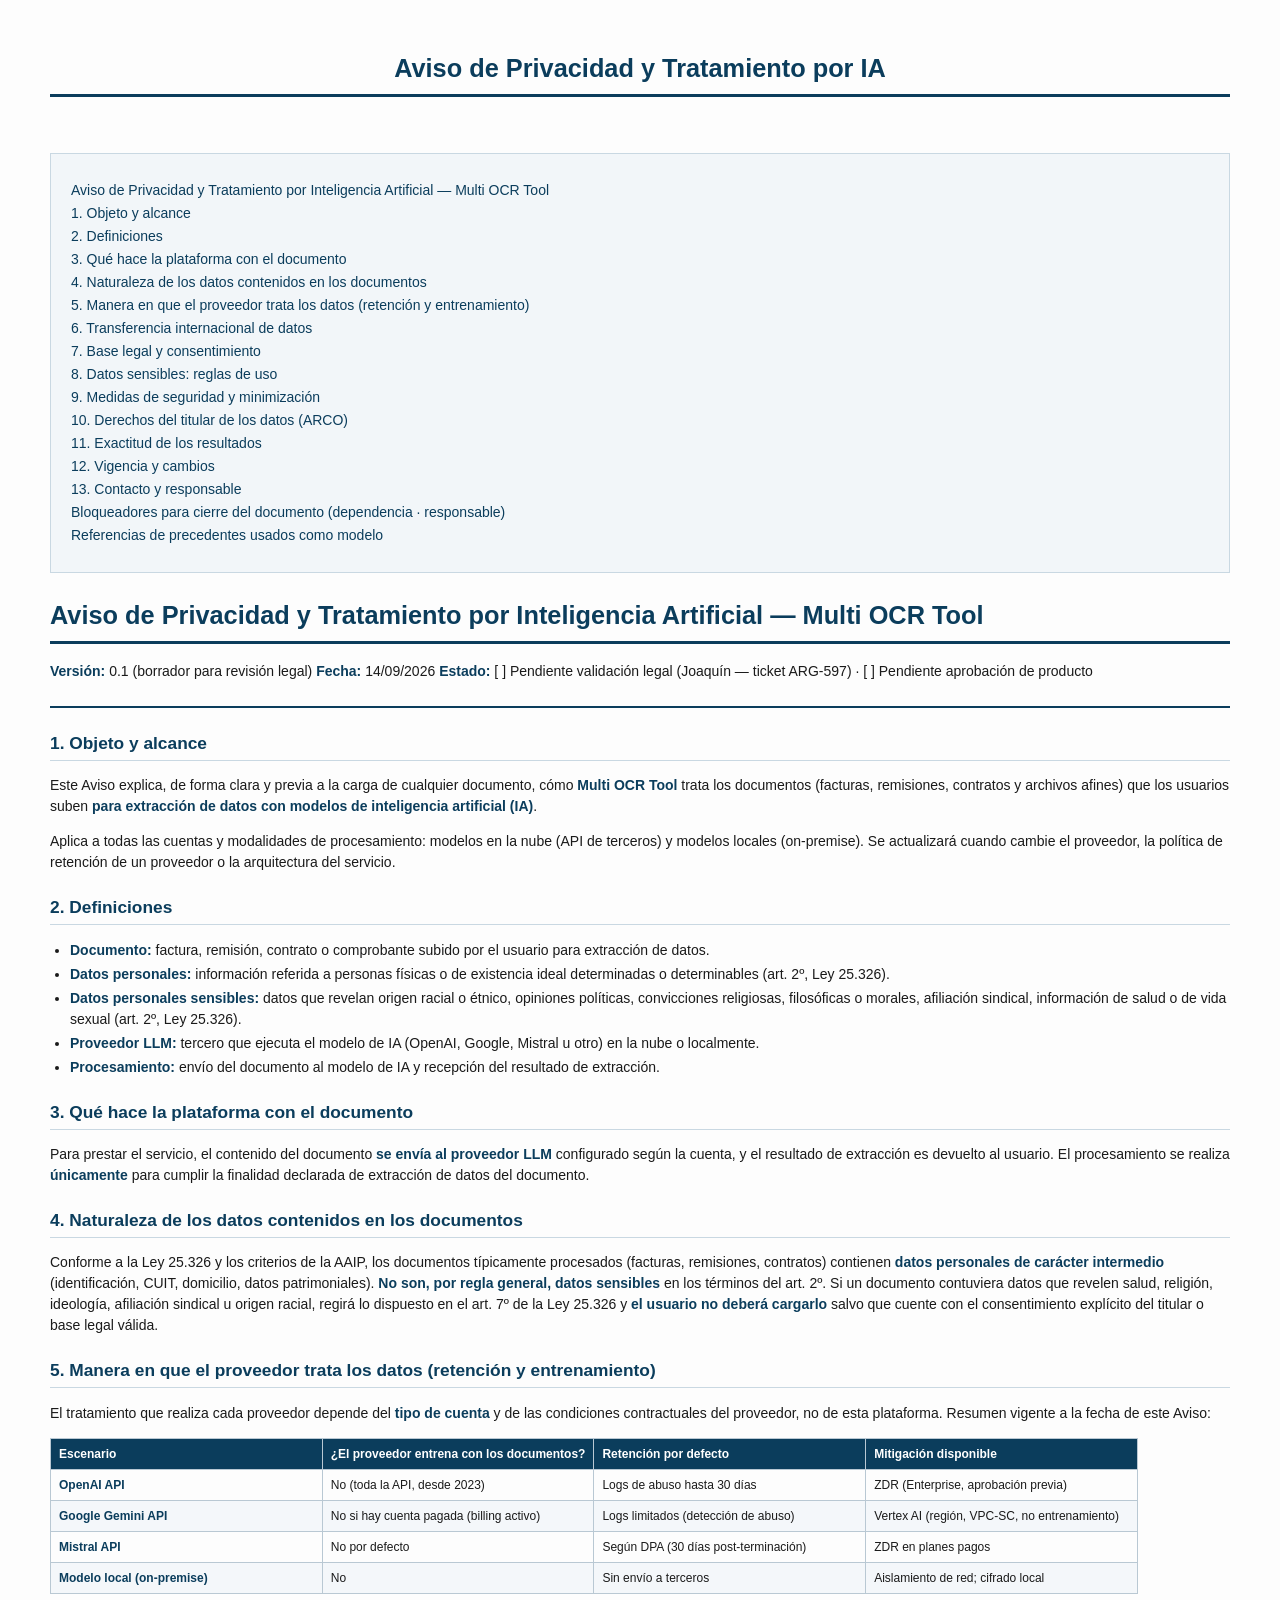
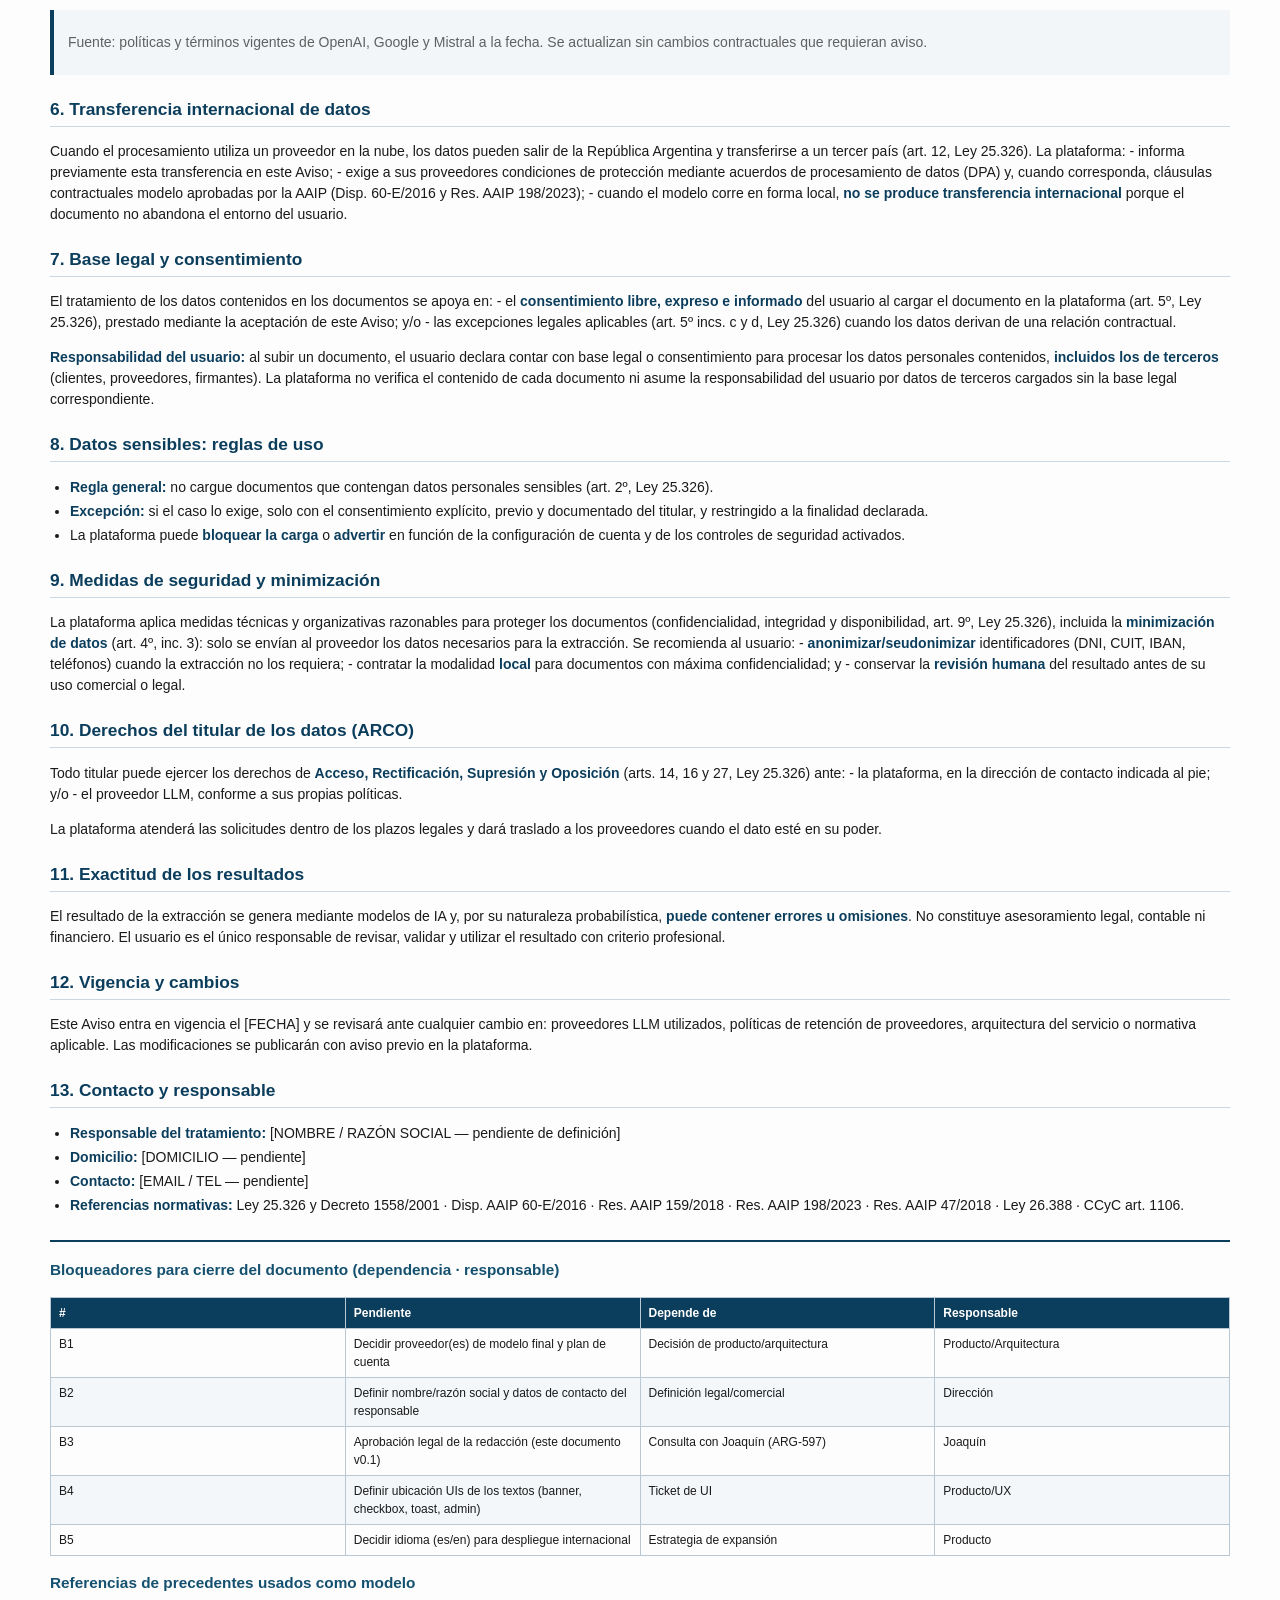
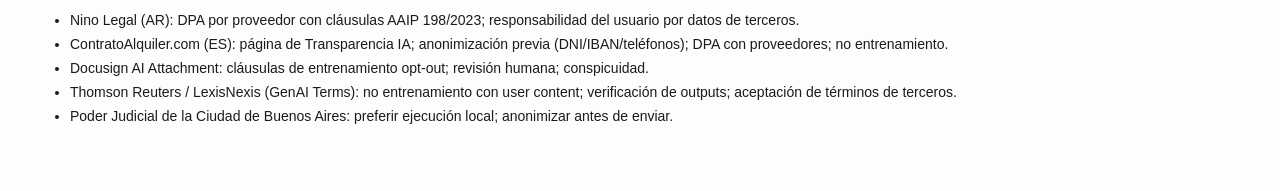
==== documentacion-datos-sensibles/disclaimer-oficial-datos-sensibles-multiocr.html @ 96d4059d "feat(ARG-597): guión v2 con investigación + disclaimer oficial v0.1 en PDF - guion-consulta-joaquin:" ====
<!DOCTYPE html>
<html xmlns="http://www.w3.org/1999/xhtml">
<head>
  <meta charset="utf-8" />
  <meta name="generator" content="pandoc 3.11" />
  <meta name="viewport" content="width=device-width, initial-scale=1.0, user-scalable=yes" />
  <title>Aviso de Privacidad y Tratamiento por IA</title>
  <style>
    /* Default styles provided by pandoc.
    ** See https://pandoc.org/MANUAL.html#variables-for-html for config info.
    */
    html {
      color: #1a1a1a;
      background-color: #fdfdfd;
    }
    body {
      margin: 0 auto;
      max-width: 36em;
      padding-left: 50px;
      padding-right: 50px;
      padding-top: 50px;
      padding-bottom: 50px;
      hyphens: auto;
      overflow-wrap: break-word;
      text-rendering: optimizeLegibility;
      font-kerning: normal;
    }
    @media (max-width: 600px) {
      body {
        font-size: 0.9em;
        padding: 12px;
      }
      h1 {
        font-size: 1.8em;
      }
    }
    @media print {
      html {
        background-color: white;
      }
      body {
        background-color: transparent;
        color: black;
      }
      p, h2, h3 {
        orphans: 3;
        widows: 3;
      }
      h2, h3, h4 {
        page-break-after: avoid;
      }
    }
    p {
      margin: 1em 0;
    }
    a {
      color: #1a1a1a;
    }
    a:visited {
      color: #1a1a1a;
    }
    img {
      max-width: 100%;
    }
    svg {
      height: auto;
      max-width: 100%;
    }
    h1, h2, h3, h4, h5, h6 {
      margin-top: 1.4em;
    }
    h5, h6 {
      font-size: 1em;
      font-style: italic;
    }
    h6 {
      font-weight: normal;
    }
    ol, ul {
      padding-left: 1.7em;
      margin-top: 1em;
    }
    li > ol, li > ul {
      margin-top: 0;
    }
    blockquote {
      margin: 1em 0 1em 1.7em;
      padding-left: 1em;
      border-left: 2px solid #e6e6e6;
      color: #606060;
    }
    code {
      white-space: pre-wrap;
      font-family: Menlo, Monaco, Consolas, 'Lucida Console', monospace;
      font-size: 85%;
      margin: 0;
      hyphens: manual;
    }
    pre {
      margin: 1em 0;
      overflow: auto;
    }
    pre code {
      padding: 0;
      overflow: visible;
      overflow-wrap: normal;
    }
    .sourceCode {
     background-color: transparent;
     overflow: visible;
    }
    hr {
      border: none;
      border-top: 1px solid #1a1a1a;
      height: 1px;
      margin: 1em 0;
    }
    table {
      margin: 1em 0;
      border-collapse: collapse;
      width: 100%;
      overflow-x: auto;
      display: block;
      font-variant-numeric: lining-nums tabular-nums;
    }
    table caption {
      margin-bottom: 0.75em;
    }
    tbody {
      margin-top: 0.5em;
      border-top: 1px solid #1a1a1a;
      border-bottom: 1px solid #1a1a1a;
    }
    th {
      border-top: 1px solid #1a1a1a;
      padding: 0.25em 0.5em 0.25em 0.5em;
    }
    td {
      padding: 0.125em 0.5em 0.25em 0.5em;
    }
    header {
      margin-bottom: 4em;
      text-align: center;
    }
    #TOC li {
      list-style: none;
    }
    #TOC ul {
      padding-left: 1.3em;
    }
    #TOC > ul {
      padding-left: 0;
    }
    #TOC a:not(:hover) {
      text-decoration: none;
    }
    span.smallcaps{font-variant: small-caps;}
    div.columns{display: flex; gap: 1.5em;}
    div.column{flex: auto;}
    @media screen {
    div.columns{gap: min(4vw, 1.5em);}
    div.column{overflow-x: auto;}
    }
    div.hanging-indent{margin-left: 1.5em; text-indent: -1.5em;}
    /* The extra [class] is a hack that increases specificity enough to
       override a similar rule in reveal.js */
    ul.task-list[class]{list-style: none;}
    ul.task-list li input[type="checkbox"] {
      font-size: inherit;
      width: 0.8em;
      margin: 0 0.8em 0.2em -1.6em;
      vertical-align: middle;
    }
  </style>
  <style>
  @page { size: A4; margin: 22mm 18mm 20mm 18mm; }
  body {
    font-family: "Helvetica Neue", Helvetica, Arial, sans-serif;
    font-size: 10.5pt;
    line-height: 1.5;
    color: #1a1a1a;
    max-width: 100%;
  }
  h1 {
    font-size: 19pt;
    color: #0b3d5c;
    border-bottom: 3px solid #0b3d5c;
    padding-bottom: 6px;
    margin-top: 0;
  }
  h2 {
    font-size: 13pt;
    color: #0b3d5c;
    border-bottom: 1px solid #c9d8e2;
    padding-bottom: 3px;
    margin-top: 22px;
  }
  h3 { font-size: 11.5pt; color: #14506f; margin-top: 16px; }
  strong { color: #0b3d5c; }
  blockquote {
    background: #f2f6f9;
    border-left: 4px solid #0b3d5c;
    margin: 0 0 14px 0;
    padding: 8px 14px;
  }
  table {
    border-collapse: collapse;
    width: 100%;
    font-size: 9pt;
    margin: 10px 0 16px 0;
  }
  th, td {
    border: 1px solid #b9c8d3;
    padding: 6px 8px;
    text-align: left;
    vertical-align: top;
  }
  th { background: #0b3d5c; color: white; font-weight: 600; }
  tr:nth-child(even) td { background: #f4f7fa; }
  ul, ol { padding-left: 20px; }
  li { margin-bottom: 3px; }
  hr { border: none; border-top: 2px solid #0b3d5c; margin: 24px 0 12px 0; }
  code { background: #eef1f4; padding: 1px 4px; border-radius: 3px; font-size: 9pt; }
  #TOC {
    background: #f2f6f9;
    border: 1px solid #c9d8e2;
    padding: 12px 20px;
    margin-bottom: 24px;
  }
  #TOC ul { list-style: none; padding-left: 0; }
  #TOC li { margin: 2px 0; }
  #TOC a { color: #0b3d5c; text-decoration: none; }
  .footer {
    margin-top: 34px;
    padding-top: 8px;
    border-top: 2px solid #0b3d5c;
    font-size: 8.5pt;
    color: #55666f;
  }
  </style>
</head>
<body>
<header id="title-block-header">
<h1 class="title">Aviso de Privacidad y Tratamiento por IA</h1>
</header>
<nav id="TOC" role="doc-toc">
<ul>
<li><a
href="#aviso-de-privacidad-y-tratamiento-por-inteligencia-artificial-multi-ocr-tool"
id="toc-aviso-de-privacidad-y-tratamiento-por-inteligencia-artificial-multi-ocr-tool">Aviso
de Privacidad y Tratamiento por Inteligencia Artificial — Multi OCR
Tool</a>
<ul>
<li><a href="#objeto-y-alcance" id="toc-objeto-y-alcance">1. Objeto y
alcance</a></li>
<li><a href="#definiciones" id="toc-definiciones">2.
Definiciones</a></li>
<li><a href="#qué-hace-la-plataforma-con-el-documento"
id="toc-qué-hace-la-plataforma-con-el-documento">3. Qué hace la
plataforma con el documento</a></li>
<li><a href="#naturaleza-de-los-datos-contenidos-en-los-documentos"
id="toc-naturaleza-de-los-datos-contenidos-en-los-documentos">4.
Naturaleza de los datos contenidos en los documentos</a></li>
<li><a
href="#manera-en-que-el-proveedor-trata-los-datos-retención-y-entrenamiento"
id="toc-manera-en-que-el-proveedor-trata-los-datos-retención-y-entrenamiento">5.
Manera en que el proveedor trata los datos (retención y
entrenamiento)</a></li>
<li><a href="#transferencia-internacional-de-datos"
id="toc-transferencia-internacional-de-datos">6. Transferencia
internacional de datos</a></li>
<li><a href="#base-legal-y-consentimiento"
id="toc-base-legal-y-consentimiento">7. Base legal y
consentimiento</a></li>
<li><a href="#datos-sensibles-reglas-de-uso"
id="toc-datos-sensibles-reglas-de-uso">8. Datos sensibles: reglas de
uso</a></li>
<li><a href="#medidas-de-seguridad-y-minimización"
id="toc-medidas-de-seguridad-y-minimización">9. Medidas de seguridad y
minimización</a></li>
<li><a href="#derechos-del-titular-de-los-datos-arco"
id="toc-derechos-del-titular-de-los-datos-arco">10. Derechos del titular
de los datos (ARCO)</a></li>
<li><a href="#exactitud-de-los-resultados"
id="toc-exactitud-de-los-resultados">11. Exactitud de los
resultados</a></li>
<li><a href="#vigencia-y-cambios" id="toc-vigencia-y-cambios">12.
Vigencia y cambios</a></li>
<li><a href="#contacto-y-responsable"
id="toc-contacto-y-responsable">13. Contacto y responsable</a>
<ul>
<li><a
href="#bloqueadores-para-cierre-del-documento-dependencia-responsable"
id="toc-bloqueadores-para-cierre-del-documento-dependencia-responsable">Bloqueadores
para cierre del documento (dependencia · responsable)</a></li>
<li><a href="#referencias-de-precedentes-usados-como-modelo"
id="toc-referencias-de-precedentes-usados-como-modelo">Referencias de
precedentes usados como modelo</a></li>
</ul></li>
</ul></li>
</ul>
</nav>
<h1
id="aviso-de-privacidad-y-tratamiento-por-inteligencia-artificial-multi-ocr-tool">Aviso
de Privacidad y Tratamiento por Inteligencia Artificial — Multi OCR
Tool</h1>
<p><strong>Versión:</strong> 0.1 (borrador para revisión legal)
<strong>Fecha:</strong> 14/09/2026 <strong>Estado:</strong> [ ]
Pendiente validación legal (Joaquín — ticket ARG-597) · [ ] Pendiente
aprobación de producto</p>
<hr />
<h2 id="objeto-y-alcance">1. Objeto y alcance</h2>
<p>Este Aviso explica, de forma clara y previa a la carga de cualquier
documento, cómo <strong>Multi OCR Tool</strong> trata los documentos
(facturas, remisiones, contratos y archivos afines) que los usuarios
suben <strong>para extracción de datos con modelos de inteligencia
artificial (IA)</strong>.</p>
<p>Aplica a todas las cuentas y modalidades de procesamiento: modelos en
la nube (API de terceros) y modelos locales (on-premise). Se actualizará
cuando cambie el proveedor, la política de retención de un proveedor o
la arquitectura del servicio.</p>
<h2 id="definiciones">2. Definiciones</h2>
<ul>
<li><strong>Documento:</strong> factura, remisión, contrato o
comprobante subido por el usuario para extracción de datos.</li>
<li><strong>Datos personales:</strong> información referida a personas
físicas o de existencia ideal determinadas o determinables (art. 2º, Ley
25.326).</li>
<li><strong>Datos personales sensibles:</strong> datos que revelan
origen racial o étnico, opiniones políticas, convicciones religiosas,
filosóficas o morales, afiliación sindical, información de salud o de
vida sexual (art. 2º, Ley 25.326).</li>
<li><strong>Proveedor LLM:</strong> tercero que ejecuta el modelo de IA
(OpenAI, Google, Mistral u otro) en la nube o localmente.</li>
<li><strong>Procesamiento:</strong> envío del documento al modelo de IA
y recepción del resultado de extracción.</li>
</ul>
<h2 id="qué-hace-la-plataforma-con-el-documento">3. Qué hace la
plataforma con el documento</h2>
<p>Para prestar el servicio, el contenido del documento <strong>se envía
al proveedor LLM</strong> configurado según la cuenta, y el resultado de
extracción es devuelto al usuario. El procesamiento se realiza
<strong>únicamente</strong> para cumplir la finalidad declarada de
extracción de datos del documento.</p>
<h2 id="naturaleza-de-los-datos-contenidos-en-los-documentos">4.
Naturaleza de los datos contenidos en los documentos</h2>
<p>Conforme a la Ley 25.326 y los criterios de la AAIP, los documentos
típicamente procesados (facturas, remisiones, contratos) contienen
<strong>datos personales de carácter intermedio</strong>
(identificación, CUIT, domicilio, datos patrimoniales). <strong>No son,
por regla general, datos sensibles</strong> en los términos del art. 2º.
Si un documento contuviera datos que revelen salud, religión, ideología,
afiliación sindical u origen racial, regirá lo dispuesto en el art. 7º
de la Ley 25.326 y <strong>el usuario no deberá cargarlo</strong> salvo
que cuente con el consentimiento explícito del titular o base legal
válida.</p>
<h2
id="manera-en-que-el-proveedor-trata-los-datos-retención-y-entrenamiento">5.
Manera en que el proveedor trata los datos (retención y
entrenamiento)</h2>
<p>El tratamiento que realiza cada proveedor depende del <strong>tipo de
cuenta</strong> y de las condiciones contractuales del proveedor, no de
esta plataforma. Resumen vigente a la fecha de este Aviso:</p>
<table>
<colgroup>
<col style="width: 25%" />
<col style="width: 25%" />
<col style="width: 25%" />
<col style="width: 25%" />
</colgroup>
<thead>
<tr>
<th>Escenario</th>
<th>¿El proveedor entrena con los documentos?</th>
<th>Retención por defecto</th>
<th>Mitigación disponible</th>
</tr>
</thead>
<tbody>
<tr>
<td><strong>OpenAI API</strong></td>
<td>No (toda la API, desde 2023)</td>
<td>Logs de abuso hasta 30 días</td>
<td>ZDR (Enterprise, aprobación previa)</td>
</tr>
<tr>
<td><strong>Google Gemini API</strong></td>
<td>No si hay cuenta pagada (billing activo)</td>
<td>Logs limitados (detección de abuso)</td>
<td>Vertex AI (región, VPC-SC, no entrenamiento)</td>
</tr>
<tr>
<td><strong>Mistral API</strong></td>
<td>No por defecto</td>
<td>Según DPA (30 días post-terminación)</td>
<td>ZDR en planes pagos</td>
</tr>
<tr>
<td><strong>Modelo local (on-premise)</strong></td>
<td>No</td>
<td>Sin envío a terceros</td>
<td>Aislamiento de red; cifrado local</td>
</tr>
</tbody>
</table>
<blockquote>
<p>Fuente: políticas y términos vigentes de OpenAI, Google y Mistral a
la fecha. Se actualizan sin cambios contractuales que requieran
aviso.</p>
</blockquote>
<h2 id="transferencia-internacional-de-datos">6. Transferencia
internacional de datos</h2>
<p>Cuando el procesamiento utiliza un proveedor en la nube, los datos
pueden salir de la República Argentina y transferirse a un tercer país
(art. 12, Ley 25.326). La plataforma: - informa previamente esta
transferencia en este Aviso; - exige a sus proveedores condiciones de
protección mediante acuerdos de procesamiento de datos (DPA) y, cuando
corresponda, cláusulas contractuales modelo aprobadas por la AAIP (Disp.
60-E/2016 y Res. AAIP 198/2023); - cuando el modelo corre en forma
local, <strong>no se produce transferencia internacional</strong> porque
el documento no abandona el entorno del usuario.</p>
<h2 id="base-legal-y-consentimiento">7. Base legal y consentimiento</h2>
<p>El tratamiento de los datos contenidos en los documentos se apoya en:
- el <strong>consentimiento libre, expreso e informado</strong> del
usuario al cargar el documento en la plataforma (art. 5º, Ley 25.326),
prestado mediante la aceptación de este Aviso; y/o - las excepciones
legales aplicables (art. 5º incs. c y d, Ley 25.326) cuando los datos
derivan de una relación contractual.</p>
<p><strong>Responsabilidad del usuario:</strong> al subir un documento,
el usuario declara contar con base legal o consentimiento para procesar
los datos personales contenidos, <strong>incluidos los de
terceros</strong> (clientes, proveedores, firmantes). La plataforma no
verifica el contenido de cada documento ni asume la responsabilidad del
usuario por datos de terceros cargados sin la base legal
correspondiente.</p>
<h2 id="datos-sensibles-reglas-de-uso">8. Datos sensibles: reglas de
uso</h2>
<ul>
<li><strong>Regla general:</strong> no cargue documentos que contengan
datos personales sensibles (art. 2º, Ley 25.326).</li>
<li><strong>Excepción:</strong> si el caso lo exige, solo con el
consentimiento explícito, previo y documentado del titular, y
restringido a la finalidad declarada.</li>
<li>La plataforma puede <strong>bloquear la carga</strong> o
<strong>advertir</strong> en función de la configuración de cuenta y de
los controles de seguridad activados.</li>
</ul>
<h2 id="medidas-de-seguridad-y-minimización">9. Medidas de seguridad y
minimización</h2>
<p>La plataforma aplica medidas técnicas y organizativas razonables para
proteger los documentos (confidencialidad, integridad y disponibilidad,
art. 9º, Ley 25.326), incluida la <strong>minimización de datos</strong>
(art. 4º, inc. 3): solo se envían al proveedor los datos necesarios para
la extracción. Se recomienda al usuario: -
<strong>anonimizar/seudonimizar</strong> identificadores (DNI, CUIT,
IBAN, teléfonos) cuando la extracción no los requiera; - contratar la
modalidad <strong>local</strong> para documentos con máxima
confidencialidad; y - conservar la <strong>revisión humana</strong> del
resultado antes de su uso comercial o legal.</p>
<h2 id="derechos-del-titular-de-los-datos-arco">10. Derechos del titular
de los datos (ARCO)</h2>
<p>Todo titular puede ejercer los derechos de <strong>Acceso,
Rectificación, Supresión y Oposición</strong> (arts. 14, 16 y 27, Ley
25.326) ante: - la plataforma, en la dirección de contacto indicada al
pie; y/o - el proveedor LLM, conforme a sus propias políticas.</p>
<p>La plataforma atenderá las solicitudes dentro de los plazos legales y
dará traslado a los proveedores cuando el dato esté en su poder.</p>
<h2 id="exactitud-de-los-resultados">11. Exactitud de los
resultados</h2>
<p>El resultado de la extracción se genera mediante modelos de IA y, por
su naturaleza probabilística, <strong>puede contener errores u
omisiones</strong>. No constituye asesoramiento legal, contable ni
financiero. El usuario es el único responsable de revisar, validar y
utilizar el resultado con criterio profesional.</p>
<h2 id="vigencia-y-cambios">12. Vigencia y cambios</h2>
<p>Este Aviso entra en vigencia el [FECHA] y se revisará ante cualquier
cambio en: proveedores LLM utilizados, políticas de retención de
proveedores, arquitectura del servicio o normativa aplicable. Las
modificaciones se publicarán con aviso previo en la plataforma.</p>
<h2 id="contacto-y-responsable">13. Contacto y responsable</h2>
<ul>
<li><strong>Responsable del tratamiento:</strong> [NOMBRE / RAZÓN SOCIAL
— pendiente de definición]</li>
<li><strong>Domicilio:</strong> [DOMICILIO — pendiente]</li>
<li><strong>Contacto:</strong> [EMAIL / TEL — pendiente]</li>
<li><strong>Referencias normativas:</strong> Ley 25.326 y Decreto
1558/2001 · Disp. AAIP 60-E/2016 · Res. AAIP 159/2018 · Res. AAIP
198/2023 · Res. AAIP 47/2018 · Ley 26.388 · CCyC art. 1106.</li>
</ul>
<hr />
<h3
id="bloqueadores-para-cierre-del-documento-dependencia-responsable">Bloqueadores
para cierre del documento (dependencia · responsable)</h3>
<table>
<colgroup>
<col style="width: 25%" />
<col style="width: 25%" />
<col style="width: 25%" />
<col style="width: 25%" />
</colgroup>
<thead>
<tr>
<th>#</th>
<th>Pendiente</th>
<th>Depende de</th>
<th>Responsable</th>
</tr>
</thead>
<tbody>
<tr>
<td>B1</td>
<td>Decidir proveedor(es) de modelo final y plan de cuenta</td>
<td>Decisión de producto/arquitectura</td>
<td>Producto/Arquitectura</td>
</tr>
<tr>
<td>B2</td>
<td>Definir nombre/razón social y datos de contacto del responsable</td>
<td>Definición legal/comercial</td>
<td>Dirección</td>
</tr>
<tr>
<td>B3</td>
<td>Aprobación legal de la redacción (este documento v0.1)</td>
<td>Consulta con Joaquín (ARG-597)</td>
<td>Joaquín</td>
</tr>
<tr>
<td>B4</td>
<td>Definir ubicación UIs de los textos (banner, checkbox, toast,
admin)</td>
<td>Ticket de UI</td>
<td>Producto/UX</td>
</tr>
<tr>
<td>B5</td>
<td>Decidir idioma (es/en) para despliegue internacional</td>
<td>Estrategia de expansión</td>
<td>Producto</td>
</tr>
</tbody>
</table>
<h3 id="referencias-de-precedentes-usados-como-modelo">Referencias de
precedentes usados como modelo</h3>
<ul>
<li>Nino Legal (AR): DPA por proveedor con cláusulas AAIP 198/2023;
responsabilidad del usuario por datos de terceros.</li>
<li>ContratoAlquiler.com (ES): página de Transparencia IA; anonimización
previa (DNI/IBAN/teléfonos); DPA con proveedores; no entrenamiento.</li>
<li>Docusign AI Attachment: cláusulas de entrenamiento opt-out; revisión
humana; conspicuidad.</li>
<li>Thomson Reuters / LexisNexis (GenAI Terms): no entrenamiento con
user content; verificación de outputs; aceptación de términos de
terceros.</li>
<li>Poder Judicial de la Ciudad de Buenos Aires: preferir ejecución
local; anonimizar antes de enviar.</li>
</ul>
</body>
</html>
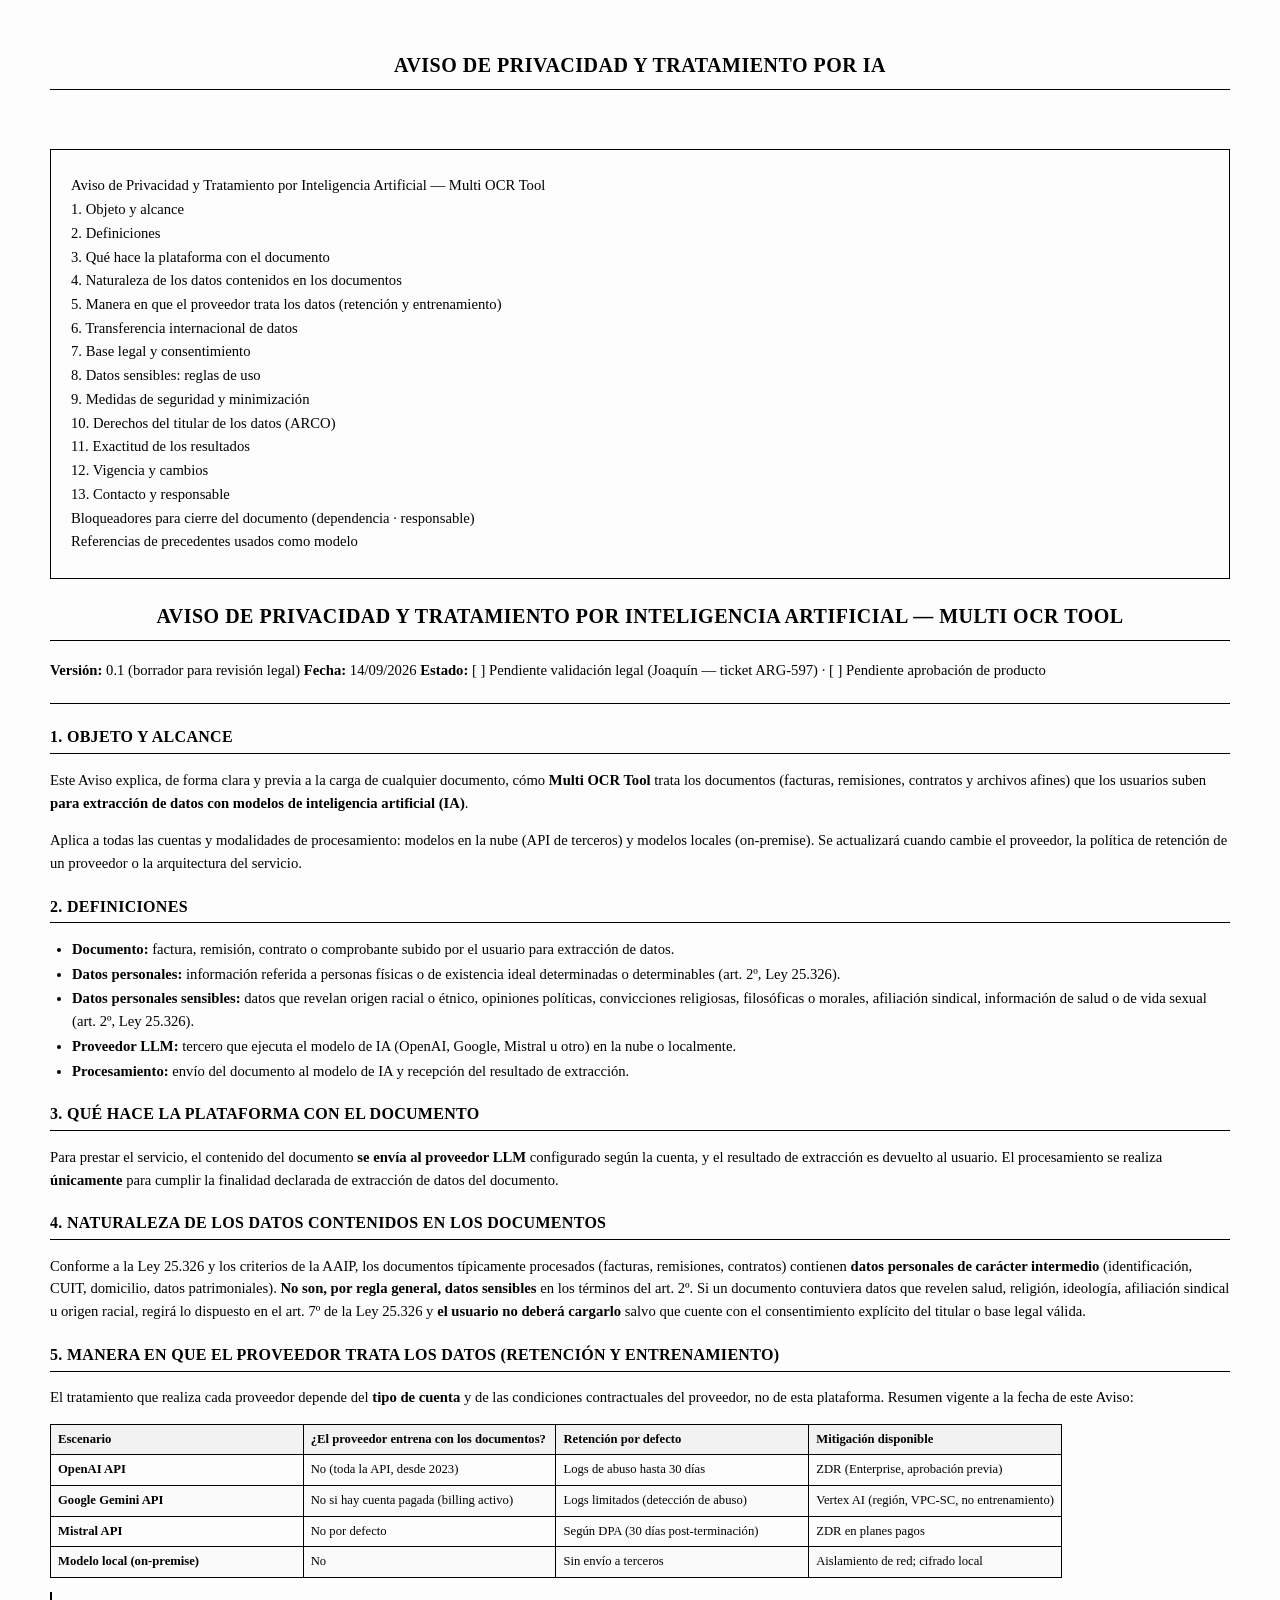
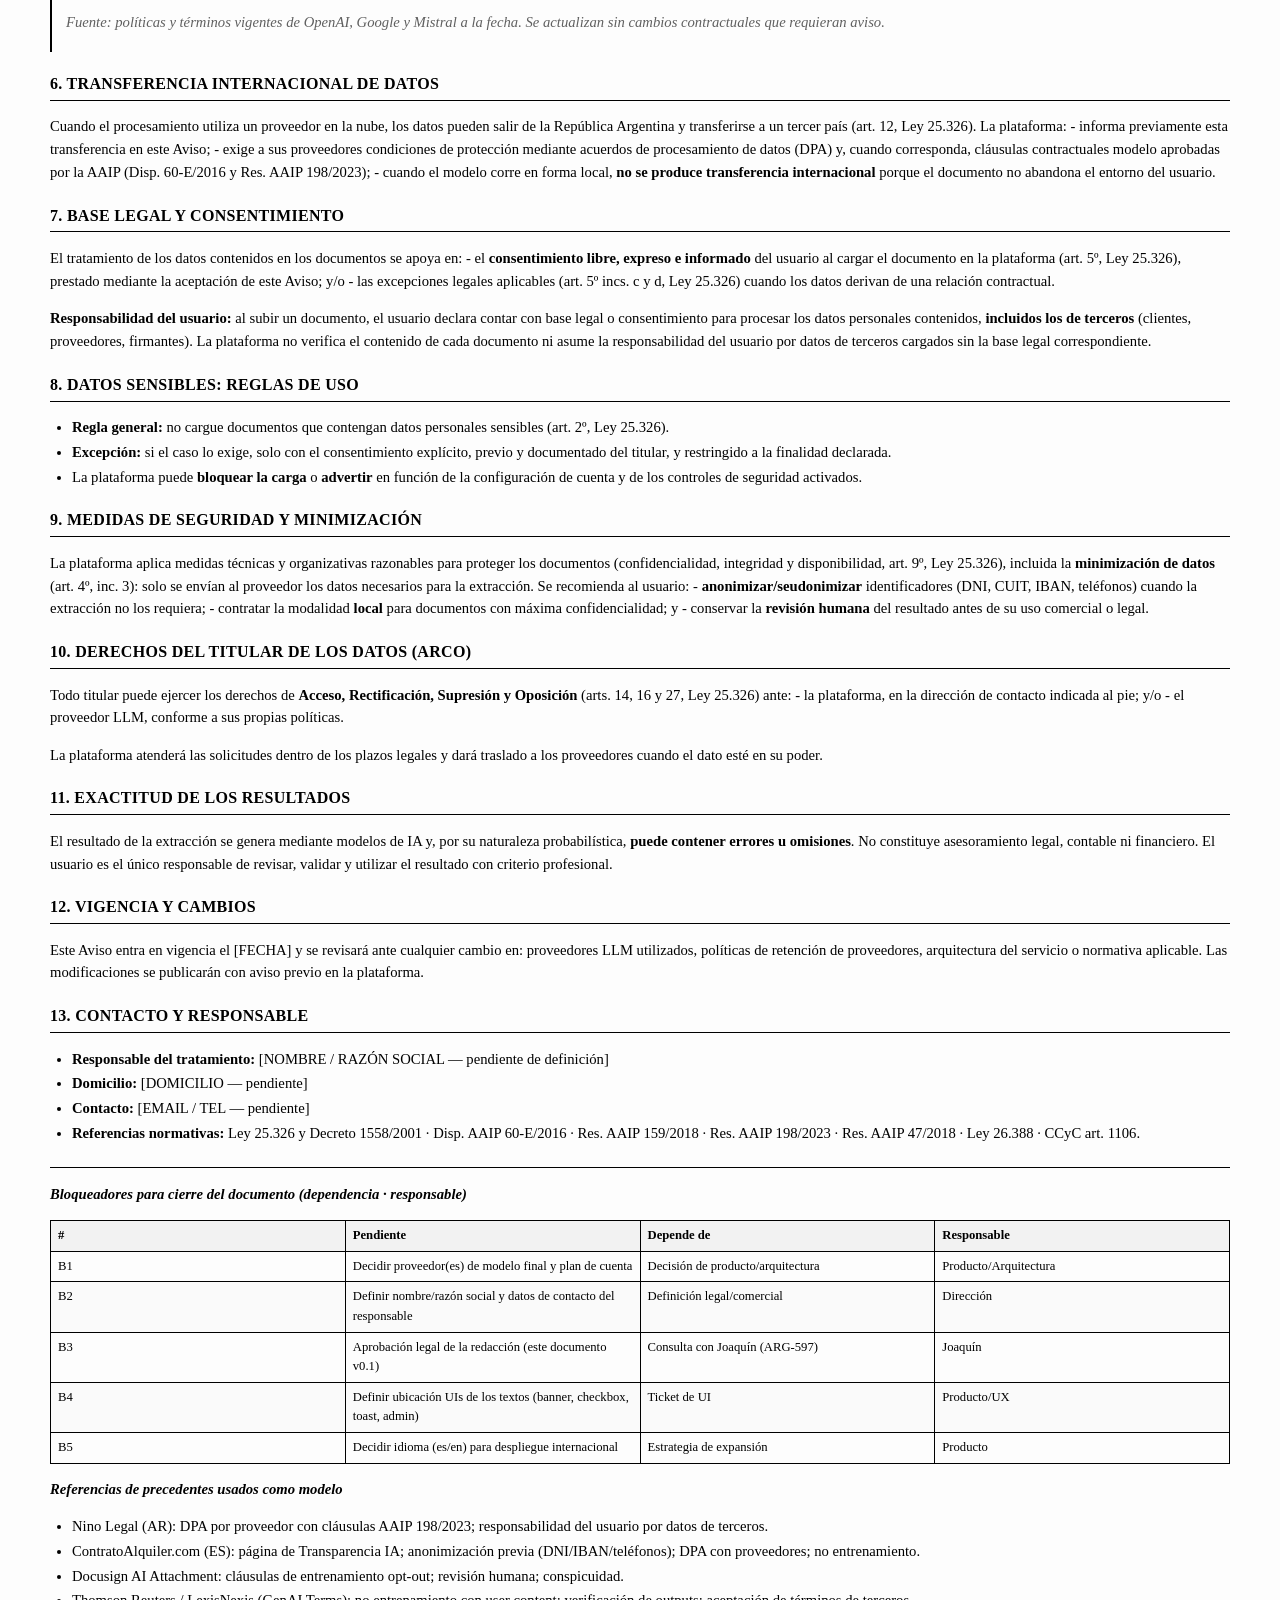
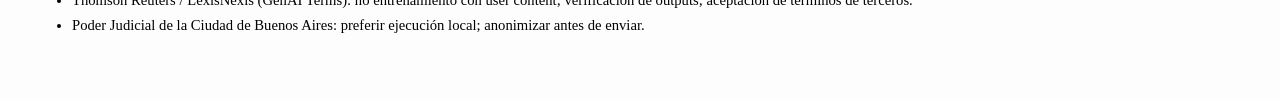
==== commit 5134e32c: "style(ARG-597): disclaimer en formato legal sobrio, B/N, sin pie de página" ====
--- a/documentacion-datos-sensibles/disclaimer-oficial-datos-sensibles-multiocr.html
+++ b/documentacion-datos-sensibles/disclaimer-oficial-datos-sensibles-multiocr.html
@@ -173,70 +173,73 @@
     }
   </style>
   <style>
-  @page { size: A4; margin: 22mm 18mm 20mm 18mm; }
+  @page { size: A4; margin: 25mm 22mm 22mm 22mm; }
   body {
-    font-family: "Helvetica Neue", Helvetica, Arial, sans-serif;
-    font-size: 10.5pt;
-    line-height: 1.5;
-    color: #1a1a1a;
+    font-family: "Times New Roman", Georgia, serif;
+    font-size: 11pt;
+    line-height: 1.55;
+    color: #000000;
     max-width: 100%;
   }
   h1 {
-    font-size: 19pt;
-    color: #0b3d5c;
-    border-bottom: 3px solid #0b3d5c;
-    padding-bottom: 6px;
+    font-size: 15pt;
+    font-weight: bold;
+    text-transform: uppercase;
+    letter-spacing: 0.5px;
+    text-align: center;
+    border-bottom: 1.5px solid #000000;
+    padding-bottom: 8px;
     margin-top: 0;
+    margin-bottom: 18px;
   }
   h2 {
-    font-size: 13pt;
-    color: #0b3d5c;
-    border-bottom: 1px solid #c9d8e2;
+    font-size: 12pt;
+    font-weight: bold;
+    text-transform: uppercase;
+    letter-spacing: 0.3px;
+    border-bottom: 0.5px solid #000000;
     padding-bottom: 3px;
-    margin-top: 22px;
-  }
-  h3 { font-size: 11.5pt; color: #14506f; margin-top: 16px; }
-  strong { color: #0b3d5c; }
+    margin-top: 20px;
+  }
+  h3 {
+    font-size: 11pt;
+    font-weight: bold;
+    font-style: italic;
+    margin-top: 14px;
+  }
+  strong { color: #000000; }
   blockquote {
-    background: #f2f6f9;
-    border-left: 4px solid #0b3d5c;
-    margin: 0 0 14px 0;
-    padding: 8px 14px;
+    border-left: 2px solid #000000;
+    margin: 0 0 12px 0;
+    padding: 4px 14px;
+    font-style: italic;
   }
   table {
     border-collapse: collapse;
     width: 100%;
-    font-size: 9pt;
-    margin: 10px 0 16px 0;
+    font-size: 9.5pt;
+    margin: 10px 0 14px 0;
   }
   th, td {
-    border: 1px solid #b9c8d3;
-    padding: 6px 8px;
+    border: 0.75px solid #000000;
+    padding: 5px 7px;
     text-align: left;
     vertical-align: top;
   }
-  th { background: #0b3d5c; color: white; font-weight: 600; }
-  tr:nth-child(even) td { background: #f4f7fa; }
-  ul, ol { padding-left: 20px; }
-  li { margin-bottom: 3px; }
-  hr { border: none; border-top: 2px solid #0b3d5c; margin: 24px 0 12px 0; }
-  code { background: #eef1f4; padding: 1px 4px; border-radius: 3px; font-size: 9pt; }
+  th { background: #f2f2f2; font-weight: bold; }
+  tr:nth-child(even) td { background: #fafafa; }
+  ul, ol { padding-left: 22px; }
+  li { margin-bottom: 2px; }
+  hr { border: none; border-top: 1px solid #000000; margin: 22px 0 10px 0; }
+  code { font-family: "Courier New", monospace; font-size: 9pt; }
   #TOC {
-    background: #f2f6f9;
-    border: 1px solid #c9d8e2;
-    padding: 12px 20px;
-    margin-bottom: 24px;
+    border: 1px solid #000000;
+    padding: 10px 20px;
+    margin-bottom: 22px;
   }
   #TOC ul { list-style: none; padding-left: 0; }
-  #TOC li { margin: 2px 0; }
-  #TOC a { color: #0b3d5c; text-decoration: none; }
-  .footer {
-    margin-top: 34px;
-    padding-top: 8px;
-    border-top: 2px solid #0b3d5c;
-    font-size: 8.5pt;
-    color: #55666f;
-  }
+  #TOC li { margin: 1px 0; }
+  #TOC a { color: #000000; text-decoration: none; }
   </style>
 </head>
 <body>
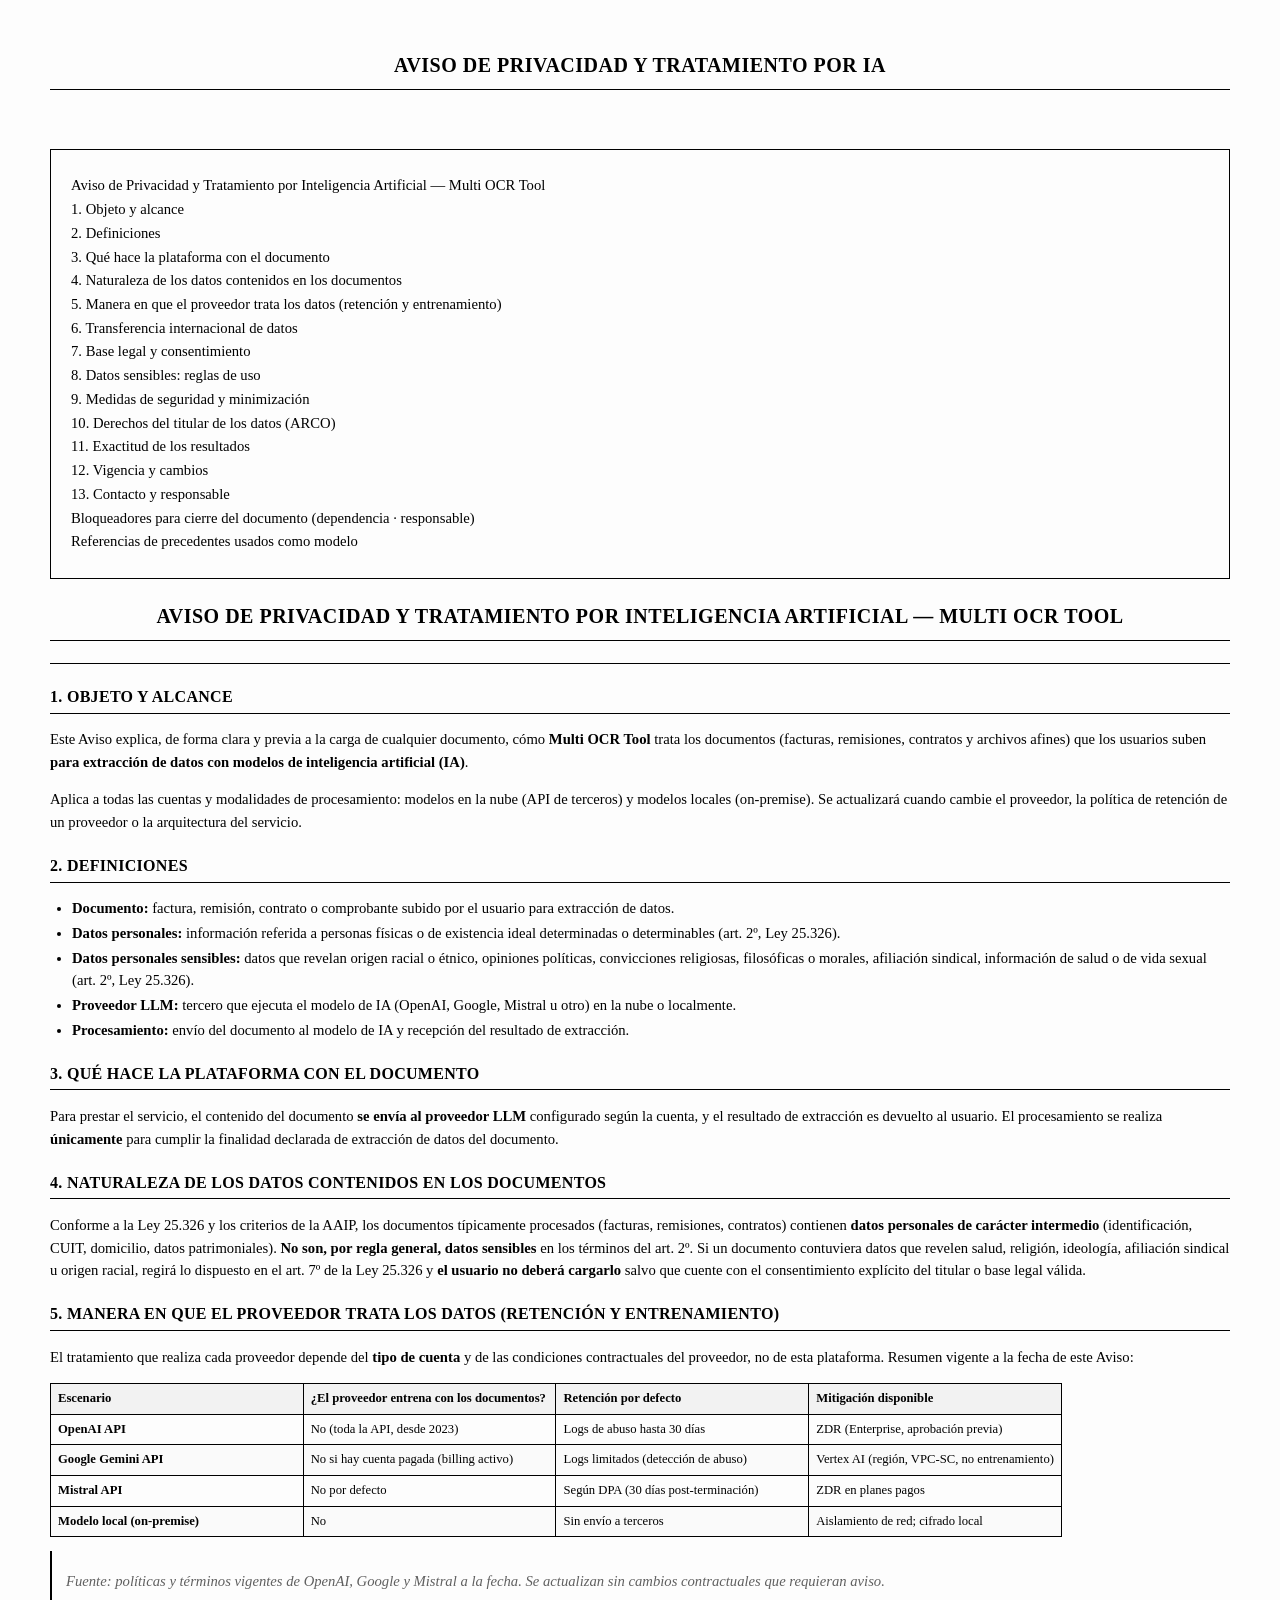
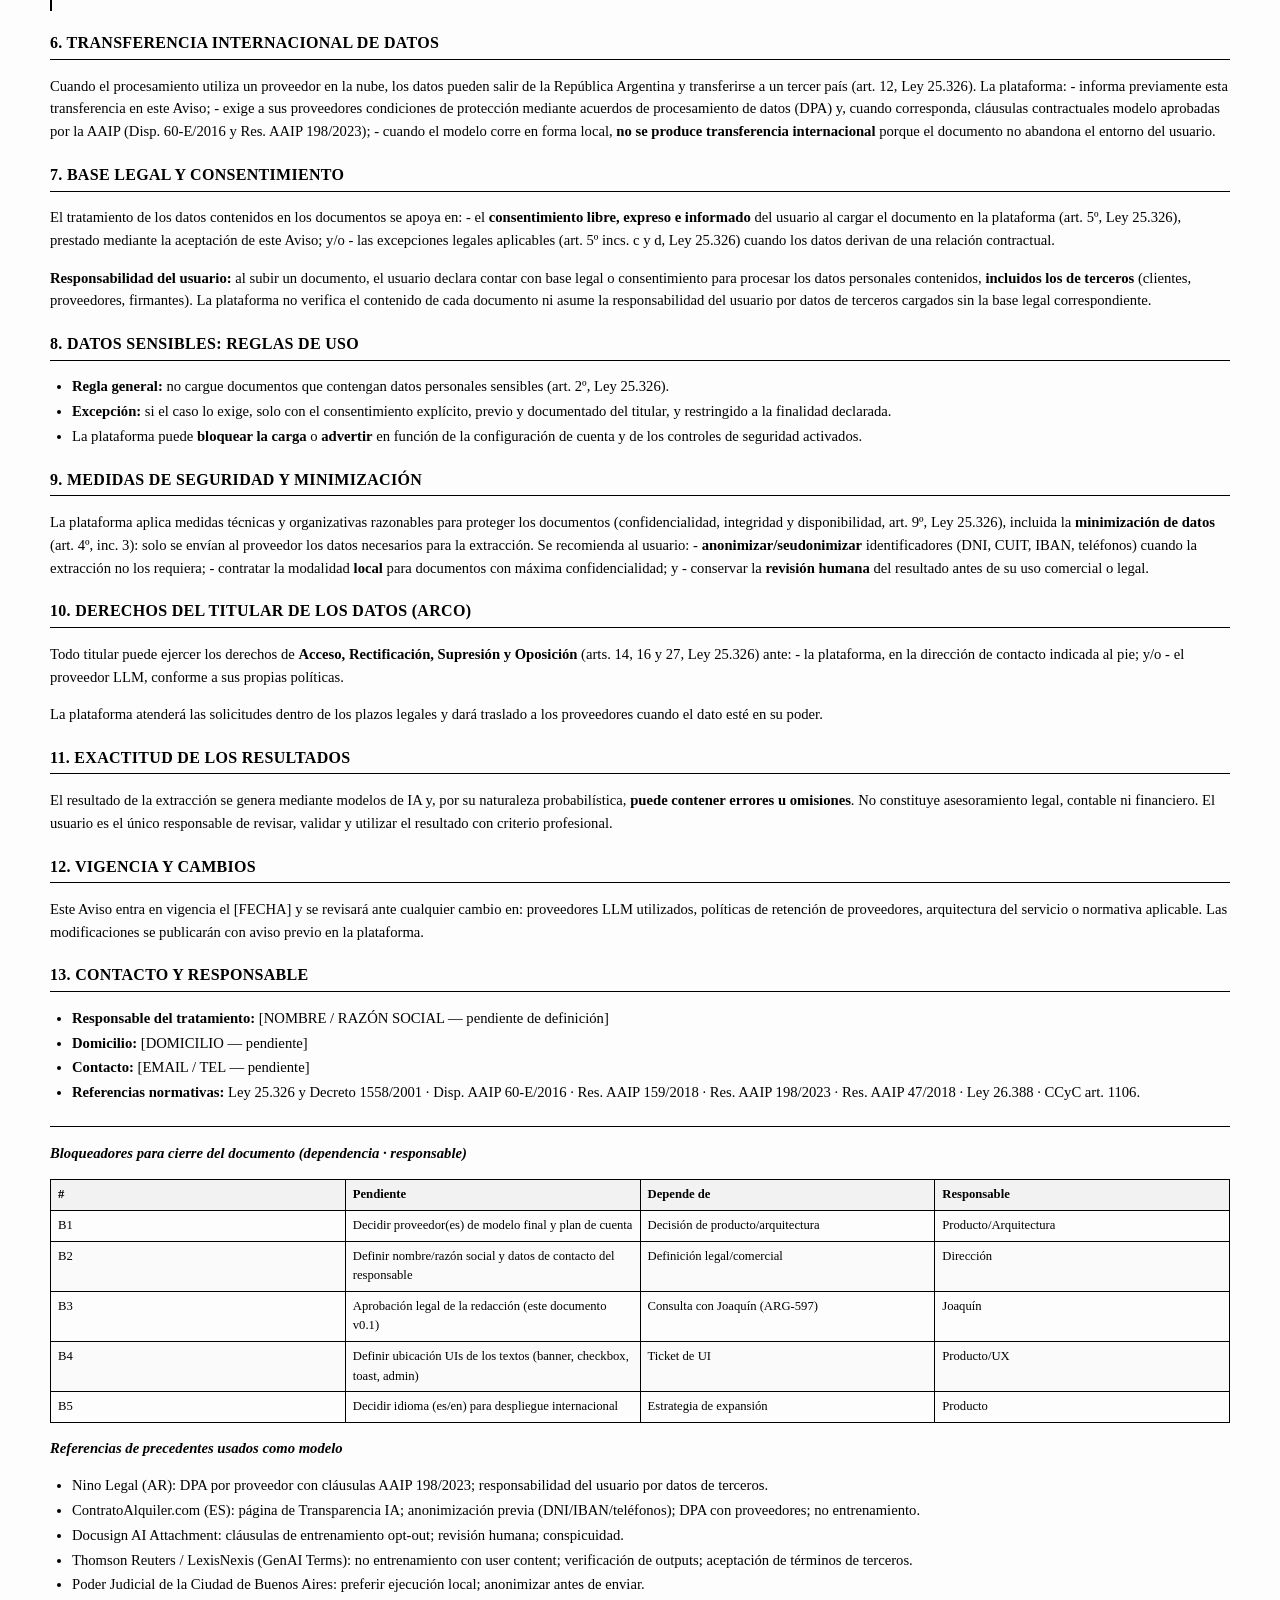
==== commit 834ac150: "fix(ARG-597): quitar file:// del pie de página (flags header/footer) y bloque de metadatos de borrad" ====
--- a/documentacion-datos-sensibles/disclaimer-oficial-datos-sensibles-multiocr.html
+++ b/documentacion-datos-sensibles/disclaimer-oficial-datos-sensibles-multiocr.html
@@ -307,10 +307,6 @@
 id="aviso-de-privacidad-y-tratamiento-por-inteligencia-artificial-multi-ocr-tool">Aviso
 de Privacidad y Tratamiento por Inteligencia Artificial — Multi OCR
 Tool</h1>
-<p><strong>Versión:</strong> 0.1 (borrador para revisión legal)
-<strong>Fecha:</strong> 14/09/2026 <strong>Estado:</strong> [ ]
-Pendiente validación legal (Joaquín — ticket ARG-597) · [ ] Pendiente
-aprobación de producto</p>
 <hr />
 <h2 id="objeto-y-alcance">1. Objeto y alcance</h2>
 <p>Este Aviso explica, de forma clara y previa a la carga de cualquier
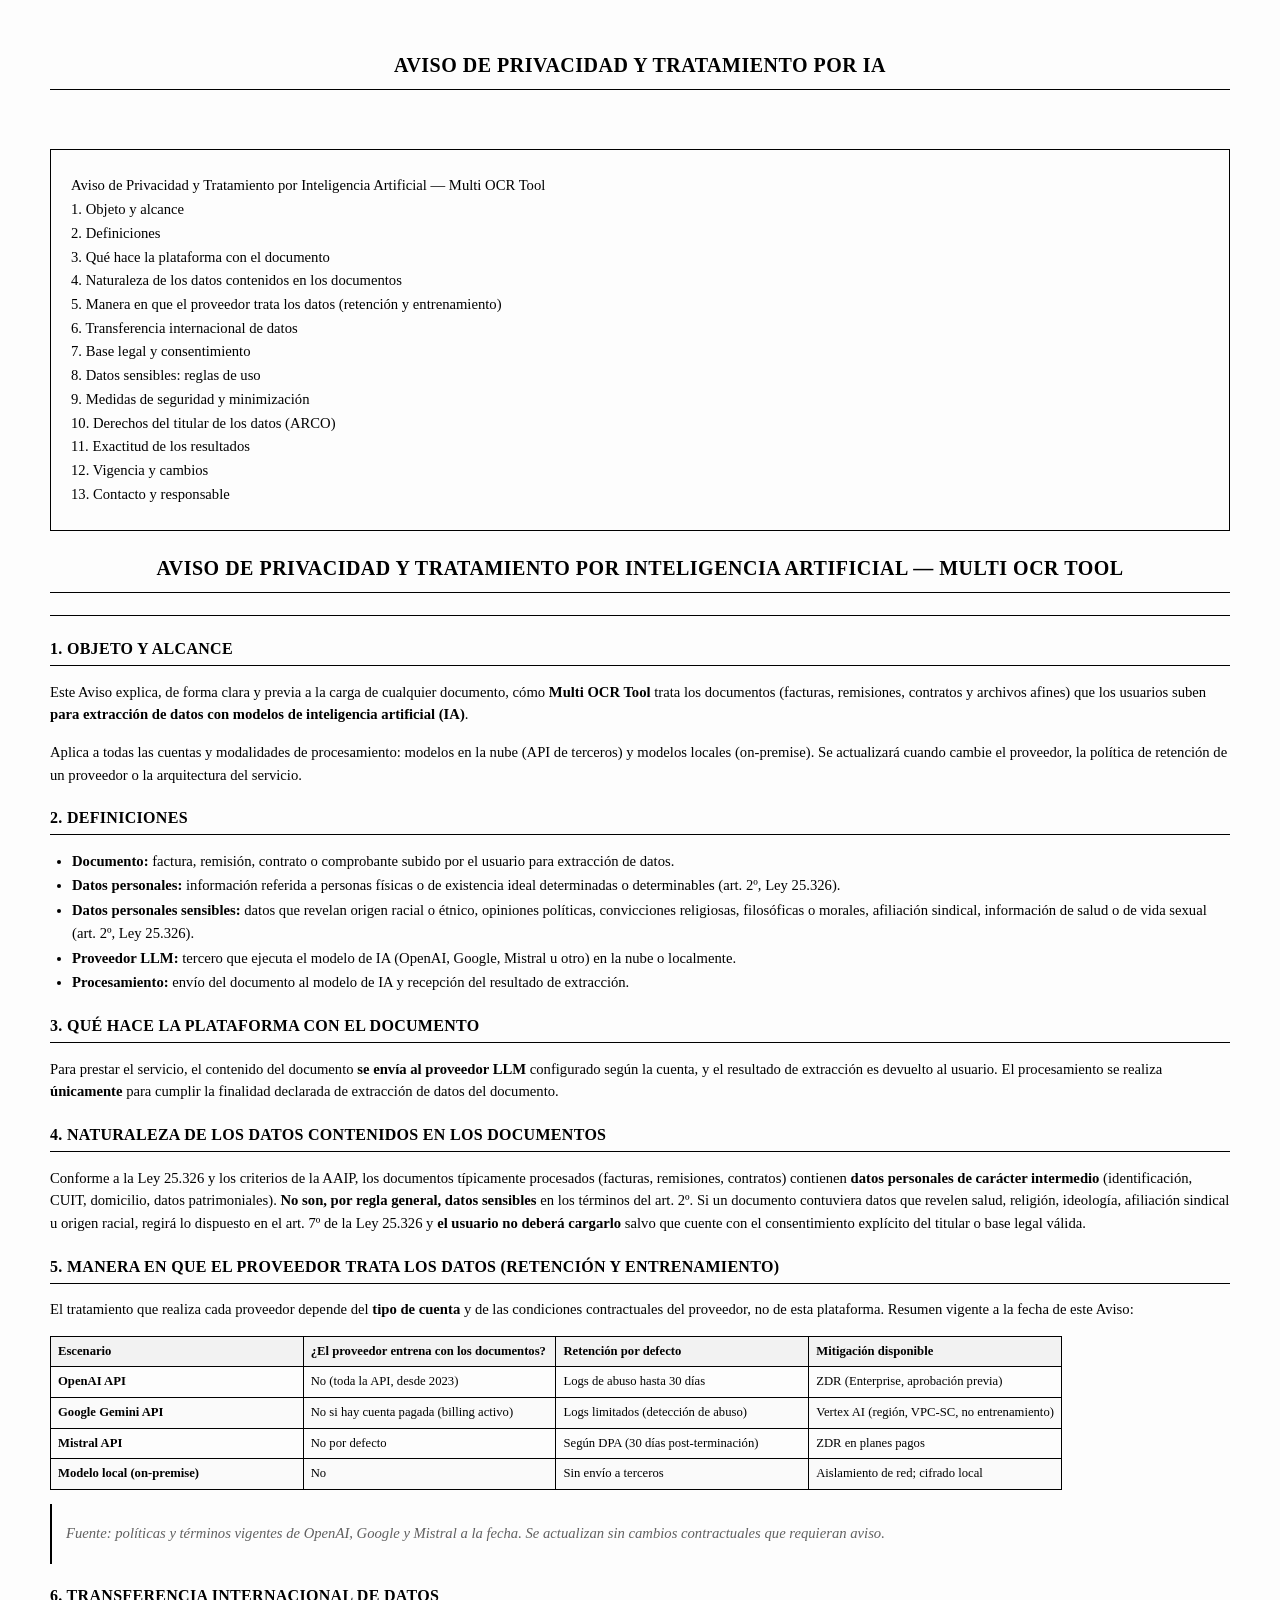
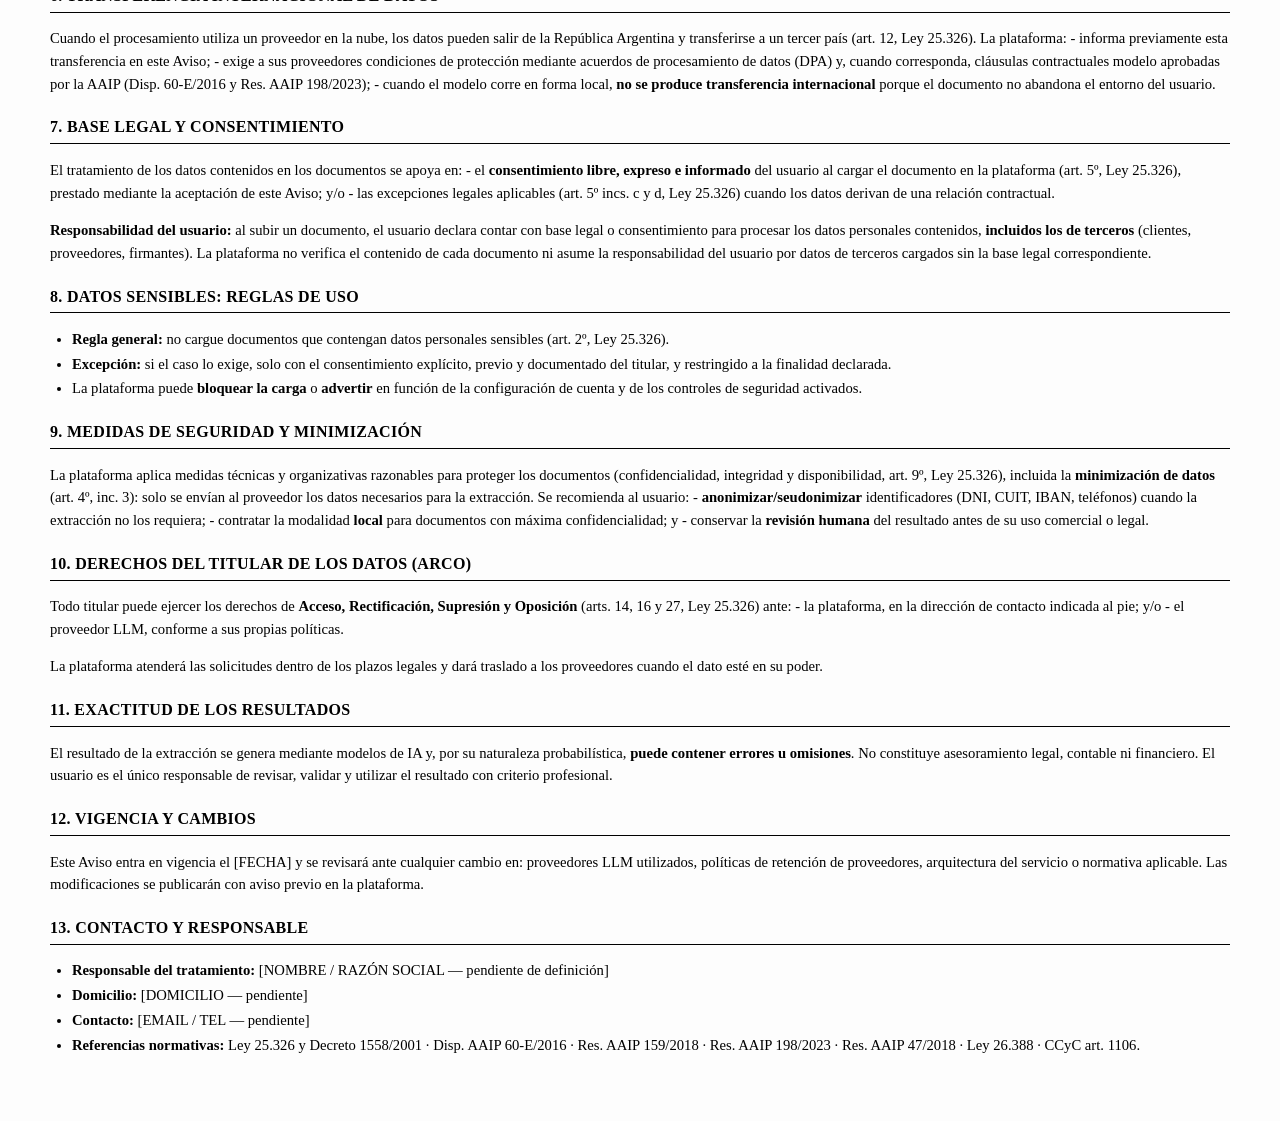
==== commit de0a6851: "fix(ARG-597): quitar tabla de bloqueadores y precedentes del aviso oficial (quedan en el guión)" ====
--- a/documentacion-datos-sensibles/disclaimer-oficial-datos-sensibles-multiocr.html
+++ b/documentacion-datos-sensibles/disclaimer-oficial-datos-sensibles-multiocr.html
@@ -290,16 +290,7 @@
 <li><a href="#vigencia-y-cambios" id="toc-vigencia-y-cambios">12.
 Vigencia y cambios</a></li>
 <li><a href="#contacto-y-responsable"
-id="toc-contacto-y-responsable">13. Contacto y responsable</a>
-<ul>
-<li><a
-href="#bloqueadores-para-cierre-del-documento-dependencia-responsable"
-id="toc-bloqueadores-para-cierre-del-documento-dependencia-responsable">Bloqueadores
-para cierre del documento (dependencia · responsable)</a></li>
-<li><a href="#referencias-de-precedentes-usados-como-modelo"
-id="toc-referencias-de-precedentes-usados-como-modelo">Referencias de
-precedentes usados como modelo</a></li>
-</ul></li>
+id="toc-contacto-y-responsable">13. Contacto y responsable</a></li>
 </ul></li>
 </ul>
 </nav>
@@ -486,73 +477,5 @@
 1558/2001 · Disp. AAIP 60-E/2016 · Res. AAIP 159/2018 · Res. AAIP
 198/2023 · Res. AAIP 47/2018 · Ley 26.388 · CCyC art. 1106.</li>
 </ul>
-<hr />
-<h3
-id="bloqueadores-para-cierre-del-documento-dependencia-responsable">Bloqueadores
-para cierre del documento (dependencia · responsable)</h3>
-<table>
-<colgroup>
-<col style="width: 25%" />
-<col style="width: 25%" />
-<col style="width: 25%" />
-<col style="width: 25%" />
-</colgroup>
-<thead>
-<tr>
-<th>#</th>
-<th>Pendiente</th>
-<th>Depende de</th>
-<th>Responsable</th>
-</tr>
-</thead>
-<tbody>
-<tr>
-<td>B1</td>
-<td>Decidir proveedor(es) de modelo final y plan de cuenta</td>
-<td>Decisión de producto/arquitectura</td>
-<td>Producto/Arquitectura</td>
-</tr>
-<tr>
-<td>B2</td>
-<td>Definir nombre/razón social y datos de contacto del responsable</td>
-<td>Definición legal/comercial</td>
-<td>Dirección</td>
-</tr>
-<tr>
-<td>B3</td>
-<td>Aprobación legal de la redacción (este documento v0.1)</td>
-<td>Consulta con Joaquín (ARG-597)</td>
-<td>Joaquín</td>
-</tr>
-<tr>
-<td>B4</td>
-<td>Definir ubicación UIs de los textos (banner, checkbox, toast,
-admin)</td>
-<td>Ticket de UI</td>
-<td>Producto/UX</td>
-</tr>
-<tr>
-<td>B5</td>
-<td>Decidir idioma (es/en) para despliegue internacional</td>
-<td>Estrategia de expansión</td>
-<td>Producto</td>
-</tr>
-</tbody>
-</table>
-<h3 id="referencias-de-precedentes-usados-como-modelo">Referencias de
-precedentes usados como modelo</h3>
-<ul>
-<li>Nino Legal (AR): DPA por proveedor con cláusulas AAIP 198/2023;
-responsabilidad del usuario por datos de terceros.</li>
-<li>ContratoAlquiler.com (ES): página de Transparencia IA; anonimización
-previa (DNI/IBAN/teléfonos); DPA con proveedores; no entrenamiento.</li>
-<li>Docusign AI Attachment: cláusulas de entrenamiento opt-out; revisión
-humana; conspicuidad.</li>
-<li>Thomson Reuters / LexisNexis (GenAI Terms): no entrenamiento con
-user content; verificación de outputs; aceptación de términos de
-terceros.</li>
-<li>Poder Judicial de la Ciudad de Buenos Aires: preferir ejecución
-local; anonimizar antes de enviar.</li>
-</ul>
 </body>
 </html>
